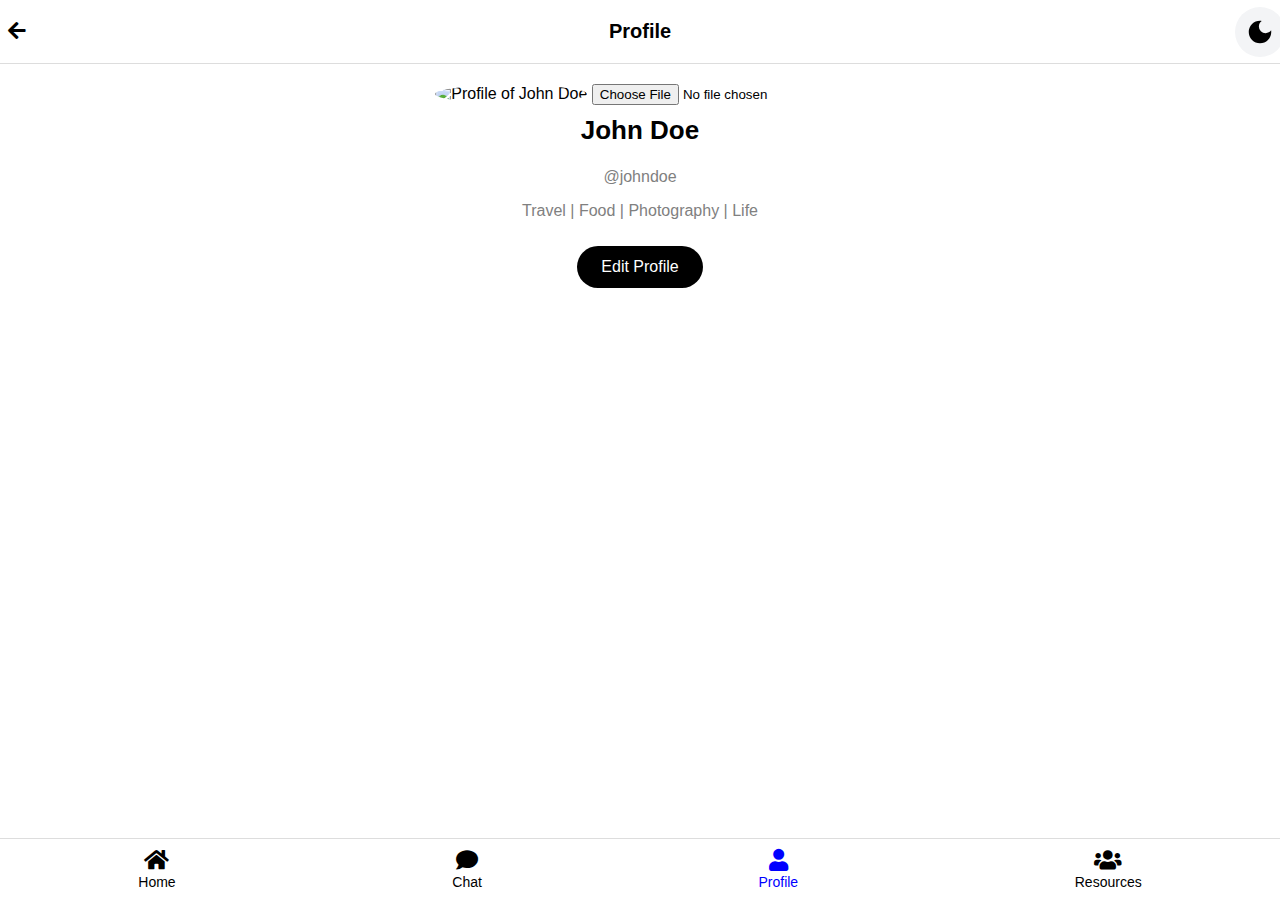
==== profile.html @ f202499f "Merge pull request #5 from Avi112005/main" ====
<!DOCTYPE html>
<html lang="en">
<head>
    <meta charset="UTF-8">
    <meta name="viewport" content="width=device-width, initial-scale=1.0">
    <title>Profile Page</title>
    <link rel="stylesheet" href="profile.css">
    <link rel="stylesheet" href="https://cdnjs.cloudflare.com/ajax/libs/font-awesome/5.15.3/css/all.min.css">
    <script type="text/javascript" src="darkmode.js" defer></script>
</head>
<body>

    <!-- Header -->
    <div class="header">
        <a href="homepage.html">
            <i class="fas fa-arrow-left"></i>
        </a>
        <h1>Profile</h1>
        <!-- Dark Mode Toggle Button -->
        <button id="theme-switch">
            <svg xmlns="http://www.w3.org/2000/svg" height="30px" viewBox="0 -960 960 960" width="30px">
                <path d="M480-120q-150 0-255-105T120-480q0-150 105-255t255-105q14 0 27.5 1t26.5 3q-41 29-65.5 75.5T444-660q0 90 63 153t153 63q55 0 101-24.5t75-65.5q2 13 3 26.5t1 27.5q0 150-105 255T480-120Z"/>
            </svg>
            <svg xmlns="http://www.w3.org/2000/svg" height="30px" viewBox="0 -960 960 960" width="30px">
                <path d="M480-280q-83 0-141.5-58.5T280-480q0-83 58.5-141.5T480-680q83 0 141.5 58.5T680-480q0 83-58.5 141.5T480-280ZM200-440H40v-80h160v80Zm720 0H760v-80h160v80ZM440-760v-160h80v160h-80ZM256-650l-101-97 57-59 96 100-52 56Zm492 496-97-101 53-55 101 97-57 59Zm-98-550 97-101 59 57-100 96-56-52ZM154-212l101-97 55 53-97 101-59-57Z"/>
            </svg>
        </button>
    </div>

    <!-- Profile Content -->
    <div class="profile-container">
        <div class="profile-image-container">
            <img src="https://storage.googleapis.com/a1aa/image/G0vxxVooraBk0BwBvCvlb7JCPLvVF5Qbd2kumir-m_0.jpg" alt="Profile of John Doe" id="profileImage">
            <input type="file" accept="image/*" id="profileImageInput" class="hidden" onchange="loadFile(event)">
        </div>
        <h2>John Doe</h2>
        <p class="username">@johndoe</p>
        <p class="bio">Travel | Food | Photography | Life</p>
        <button class="edit-profile-btn">Edit Profile</button>
    </div>

    <!-- Footer Navigation -->
    <div class="footer">
        <a href="homepage.html" class="footer-item">
            <i class="fas fa-home"></i>
            <span>Home</span>
        </a>
        <a href="chat.html" class="footer-item">
            <i class="fas fa-comment"></i>
            <span>Chat</span>
        </a>
        <a href="profile.html" class="footer-item active">
            <i class="fas fa-user"></i>
            <span>Profile</span>
        </a>
        <a href="resources.html" class="footer-item">
            <i class="fas fa-users"></i>
            <span>Resources</span>
        </a>
    </div>
         

    <script>
        function loadFile(event) {
            var image = document.getElementById('profileImage');
            image.src = URL.createObjectURL(event.target.files[0]);
        }
    </script>

</body>
</html>
---- profile.css ----
/* Base Light Mode Styles */
:root {
    --background-color: white;
    --text-color: black;
    --input-bg: #f3f4f6;
    --button-bg: black;
    --button-text: white;
    --border-color: #ddd;
    --active-color: blue;
    --icon-color: black; /* Icon color for light mode */
}

/* Dark Mode Styles */
.darkmode {
    --background-color: #070b1d;
    --text-color: white;
    --input-bg: #101425;
    --button-bg: #0071ff;
    --button-text: white;
    --border-color: #555;
    --active-color: #0071ff;
    --icon-color: white; /* Icon color for dark mode */
}

/* Body */
body {
    font-family: Arial, sans-serif;
    background-color: var(--background-color);
    display: flex;
    flex-direction: column;
    align-items: center;
    min-height: 100vh;
    margin: 0;
    color: var(--text-color);
}

/* Header */
.header {
    width: 100%;
    display: flex;
    justify-content: center;
    align-items: center;
    padding: 20px;
    border-bottom: 1px solid var(--border-color);
    position: relative;
    background-color: var(--background-color);
}

/* Center profile text */
.header h1 {
    font-size: 20px;
    font-weight: bold;
    text-align: center;
    margin: 0;
}

/* Back button */
.header a {
    position: absolute;
    left: 28px; /* Move it slightly left */
    text-decoration: none;
    color: var(--text-color);
    font-size: 20px;
}

/* Dark Mode Toggle */
#theme-switch {
    position: absolute;
    right: 15px;
    height: 50px;
    width: 50px;
    border-radius: 50%;
    background-color: var(--input-bg);
    display: flex;
    justify-content: center;
    align-items: center;
    border: none;
    cursor: pointer;
}

#theme-switch svg {
    fill: var(--text-color);
    width: 30px;
    height: 30px;
}

#theme-switch svg:last-child {
    display: none;
}

.darkmode #theme-switch svg:first-child {
    display: none;
}

.darkmode #theme-switch svg:last-child {
    display: block;
}

/* Profile Content */
.profile-container {
    text-align: center;
    margin-top: 20px;
}

.profile-image-container {
    position: relative;
    display: inline-block;
}

.profile-image-container img {
    width: 120px;
    height: 120px;
    border-radius: 50%;
}

.camera-icon {
    position: absolute;
    bottom: 0;
    right: 0;
    background-color: var(--button-bg);
    color: var(--button-text);
    padding: 5px;
    border-radius: 50%;
    cursor: pointer;
}

h2 {
    font-size: 26px;
    margin-top: 10px;
}

.username {
    color: gray;
    font-size: 16px;
}

.bio {
    color: gray;
    font-size: 16px;
    margin-top: 5px;
}

.edit-profile-btn {
    background-color: var(--button-bg);
    color: var(--button-text);
    padding: 12px 24px;
    border-radius: 25px;
    border: none;
    cursor: pointer;
    margin-top: 10px;
    font-size: 16px;
}

/* Footer Navigation */
.footer {
    width: 100%;
    position: fixed;
    bottom: 0;
    background-color: var(--background-color);
    border-top: 1px solid var(--border-color);
    display: flex;
    justify-content: space-around;
    padding: 10px 8px;
}

.footer-item {
    text-align: center;
    color: var(--icon-color);
    text-decoration: none;
    font-size: 14px;
    display: flex;
    flex-direction: column;
    align-items: center;
}

.footer-item i {
    font-size: 22px;
    margin-bottom: 3px;
    color: var(--icon-color);
}

/* Active Page Highlight */
.footer-item.active {
    color: var(--active-color);
}

.footer-item.active i {
    color: var(--active-color);
}
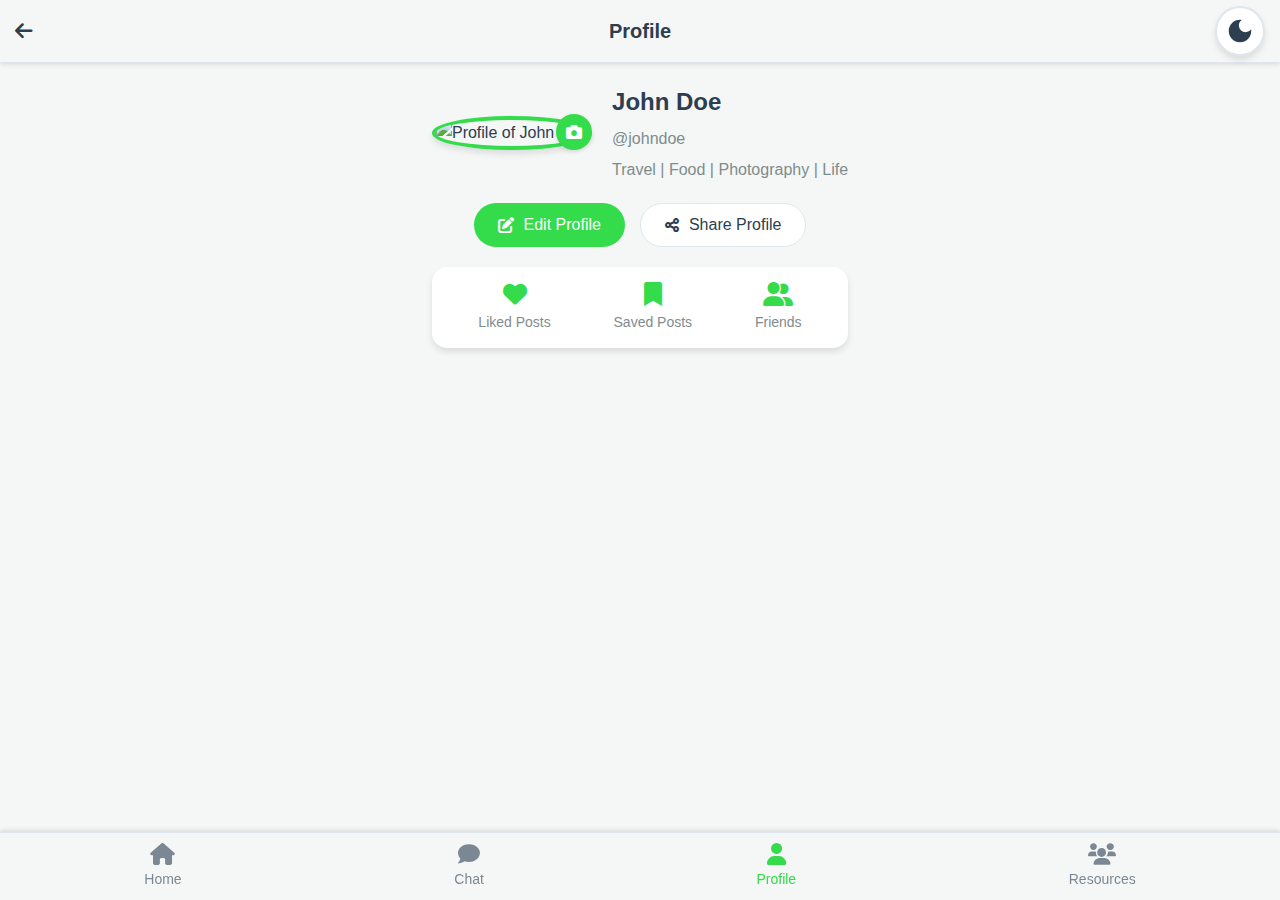
==== commit bd2ec278: "initial commit" ====
--- a/profile.html
+++ b/profile.html
@@ -5,23 +5,22 @@
     <meta name="viewport" content="width=device-width, initial-scale=1.0">
     <title>Profile Page</title>
     <link rel="stylesheet" href="profile.css">
-    <link rel="stylesheet" href="https://cdnjs.cloudflare.com/ajax/libs/font-awesome/5.15.3/css/all.min.css">
+    <link rel="stylesheet" href="https://cdnjs.cloudflare.com/ajax/libs/font-awesome/6.0.0-beta3/css/all.min.css">
     <script type="text/javascript" src="darkmode.js" defer></script>
 </head>
 <body>
-
     <!-- Header -->
     <div class="header">
-        <a href="homepage.html">
+        <a href="homepage.html" class="back-button">
             <i class="fas fa-arrow-left"></i>
         </a>
         <h1>Profile</h1>
         <!-- Dark Mode Toggle Button -->
-        <button id="theme-switch">
-            <svg xmlns="http://www.w3.org/2000/svg" height="30px" viewBox="0 -960 960 960" width="30px">
+        <button id="theme-switch" aria-label="Toggle Dark Mode">
+            <svg xmlns="http://www.w3.org/2000/svg" height="30px" viewBox="0 -960 960 960" width="30px" class="moon-icon">
                 <path d="M480-120q-150 0-255-105T120-480q0-150 105-255t255-105q14 0 27.5 1t26.5 3q-41 29-65.5 75.5T444-660q0 90 63 153t153 63q55 0 101-24.5t75-65.5q2 13 3 26.5t1 27.5q0 150-105 255T480-120Z"/>
             </svg>
-            <svg xmlns="http://www.w3.org/2000/svg" height="30px" viewBox="0 -960 960 960" width="30px">
+            <svg xmlns="http://www.w3.org/2000/svg" height="30px" viewBox="0 -960 960 960" width="30px" class="sun-icon">
                 <path d="M480-280q-83 0-141.5-58.5T280-480q0-83 58.5-141.5T480-680q83 0 141.5 58.5T680-480q0 83-58.5 141.5T480-280ZM200-440H40v-80h160v80Zm720 0H760v-80h160v80ZM440-760v-160h80v160h-80ZM256-650l-101-97 57-59 96 100-52 56Zm492 496-97-101 53-55 101 97-57 59Zm-98-550 97-101 59 57-100 96-56-52ZM154-212l101-97 55 53-97 101-59-57Z"/>
             </svg>
         </button>
@@ -29,14 +28,44 @@
 
     <!-- Profile Content -->
     <div class="profile-container">
-        <div class="profile-image-container">
-            <img src="https://storage.googleapis.com/a1aa/image/G0vxxVooraBk0BwBvCvlb7JCPLvVF5Qbd2kumir-m_0.jpg" alt="Profile of John Doe" id="profileImage">
-            <input type="file" accept="image/*" id="profileImageInput" class="hidden" onchange="loadFile(event)">
+        <div class="profile-header">
+            <div class="profile-image-container">
+                <img src="https://storage.googleapis.com/a1aa/image/G0vxxVooraBk0BwBvCvlb7JCPLvVF5Qbd2kumir-m_0.jpg" alt="Profile of John Doe" id="profileImage">
+                <label for="profileImageInput" class="camera-icon">
+                    <i class="fas fa-camera"></i>
+                </label>
+                <input type="file" accept="image/*" id="profileImageInput" class="hidden" onchange="loadFile(event)">
+            </div>
+            <div class="profile-details">
+                <h2>John Doe</h2>
+                <p class="username">@johndoe</p>
+                <p class="bio">Travel | Food | Photography | Life</p>
+            </div>
         </div>
-        <h2>John Doe</h2>
-        <p class="username">@johndoe</p>
-        <p class="bio">Travel | Food | Photography | Life</p>
-        <button class="edit-profile-btn">Edit Profile</button>
+
+        <div class="profile-actions">
+            <button class="edit-profile-btn">
+                <i class="fas fa-edit"></i> Edit Profile
+            </button>
+            <button class="share-profile-btn">
+                <i class="fas fa-share-alt"></i> Share Profile
+            </button>
+        </div>
+
+        <div class="profile-highlights">
+            <div class="highlight-item">
+                <i class="fas fa-heart"></i>
+                <span>Liked Posts</span>
+            </div>
+            <div class="highlight-item">
+                <i class="fas fa-bookmark"></i>
+                <span>Saved Posts</span>
+            </div>
+            <div class="highlight-item">
+                <i class="fas fa-user-friends"></i>
+                <span>Friends</span>
+            </div>
+        </div>
     </div>
 
     <!-- Footer Navigation -->
@@ -58,7 +87,6 @@
             <span>Resources</span>
         </a>
     </div>
-         
 
     <script>
         function loadFile(event) {
@@ -66,6 +94,5 @@
             image.src = URL.createObjectURL(event.target.files[0]);
         }
     </script>
-
 </body>
-</html>
+</html>--- a/profile.css
+++ b/profile.css
@@ -1,66 +1,76 @@
 /* Base Light Mode Styles */
 :root {
-    --background-color: white;
-    --text-color: black;
-    --input-bg: #f3f4f6;
-    --button-bg: black;
+    --background-color: #f4f7f6;
+    --text-color: #2c3e50;
+    --input-bg: #ffffff;
+    --button-bg: #34db4a;
     --button-text: white;
-    --border-color: #ddd;
-    --active-color: blue;
-    --icon-color: black; /* Icon color for light mode */
+    --border-color: #e0e6ed;
+    --shadow-color: rgba(0,0,0,0.1);
+    --accent-color: #2ecc71;
+    --icon-color: #2c3e50;
+    --gray-color: #7f8c8d;
 }
 
 /* Dark Mode Styles */
 .darkmode {
-    --background-color: #070b1d;
-    --text-color: white;
-    --input-bg: #101425;
-    --button-bg: #0071ff;
+    --background-color: #121212;
+    --text-color: #e0e0e0;
+    --input-bg: #1e1e1e;
+    --button-bg: #4ae26d;
     --button-text: white;
-    --border-color: #555;
-    --active-color: #0071ff;
-    --icon-color: white; /* Icon color for dark mode */
-}
-
-/* Body */
+    --border-color: #333;
+    --shadow-color: rgba(255,255,255,0.1);
+    --accent-color: #2ecc71;
+    --icon-color: #e0e0e0;
+    --gray-color: #a0a0a0;
+}
+
+* {
+    box-sizing: border-box;
+    transition: background-color 0.3s ease, color 0.3s ease;
+}
+
 body {
-    font-family: Arial, sans-serif;
+    font-family: 'Inter', -apple-system, BlinkMacSystemFont, 'Segoe UI', Roboto, Oxygen, Ubuntu, Cantarell, 'Open Sans', 'Helvetica Neue', sans-serif;
     background-color: var(--background-color);
-    display: flex;
-    flex-direction: column;
-    align-items: center;
+    color: var(--text-color);
+    display: flex;
+    flex-direction: column;
     min-height: 100vh;
     margin: 0;
-    color: var(--text-color);
+    line-height: 1.6;
 }
 
 /* Header */
 .header {
-    width: 100%;
-    display: flex;
-    justify-content: center;
-    align-items: center;
-    padding: 20px;
+    display: flex;
+    justify-content: center;
+    align-items: center;
+    padding: 15px;
     border-bottom: 1px solid var(--border-color);
+    background-color: var(--background-color);
     position: relative;
-    background-color: var(--background-color);
-}
-
-/* Center profile text */
+    box-shadow: 0 2px 4px var(--shadow-color);
+}
+
+.header .back-button {
+    position: absolute;
+    left: 15px;
+    color: var(--text-color);
+    text-decoration: none;
+    font-size: 20px;
+    transition: color 0.3s ease;
+}
+
+.header .back-button:hover {
+    color: var(--button-bg);
+}
+
 .header h1 {
     font-size: 20px;
-    font-weight: bold;
-    text-align: center;
+    font-weight: 600;
     margin: 0;
-}
-
-/* Back button */
-.header a {
-    position: absolute;
-    left: 28px; /* Move it slightly left */
-    text-decoration: none;
-    color: var(--text-color);
-    font-size: 20px;
 }
 
 /* Dark Mode Toggle */
@@ -74,8 +84,15 @@
     display: flex;
     justify-content: center;
     align-items: center;
-    border: none;
+    border: 2px solid var(--border-color);
     cursor: pointer;
+    box-shadow: 0 4px 6px var(--shadow-color);
+    transition: all 0.3s ease;
+}
+
+#theme-switch:hover {
+    transform: scale(1.1);
+    box-shadow: 0 6px 8px var(--shadow-color);
 }
 
 #theme-switch svg {
@@ -84,33 +101,53 @@
     height: 30px;
 }
 
-#theme-switch svg:last-child {
-    display: none;
-}
-
-.darkmode #theme-switch svg:first-child {
-    display: none;
-}
-
-.darkmode #theme-switch svg:last-child {
-    display: block;
-}
-
-/* Profile Content */
+#theme-switch .moon-icon,
+#theme-switch .sun-icon {
+    transition: opacity 0.3s ease;
+}
+
+#theme-switch .sun-icon {
+    position: absolute;
+    opacity: 0;
+}
+
+.darkmode #theme-switch .moon-icon {
+    opacity: 0;
+}
+
+.darkmode #theme-switch .sun-icon {
+    opacity: 1;
+}
+
+/* Profile Container */
 .profile-container {
-    text-align: center;
-    margin-top: 20px;
+    display: flex;
+    flex-direction: column;
+    align-items: center;
+    padding: 20px;
+    max-width: 600px;
+    margin: 0 auto;
+}
+
+.profile-header {
+    display: flex;
+    align-items: center;
+    width: 100%;
+    margin-bottom: 20px;
 }
 
 .profile-image-container {
     position: relative;
-    display: inline-block;
+    margin-right: 20px;
 }
 
 .profile-image-container img {
     width: 120px;
     height: 120px;
     border-radius: 50%;
+    object-fit: cover;
+    border: 4px solid var(--button-bg);
+    box-shadow: 0 4px 6px var(--shadow-color);
 }
 
 .camera-icon {
@@ -119,36 +156,144 @@
     right: 0;
     background-color: var(--button-bg);
     color: var(--button-text);
-    padding: 5px;
+    padding: 10px;
     border-radius: 50%;
     cursor: pointer;
-}
-
-h2 {
-    font-size: 26px;
-    margin-top: 10px;
+    display: flex;
+    align-items: center;
+    justify-content: center;
+    box-shadow: 0 2px 4px var(--shadow-color);
+    transition: transform 0.3s ease;
+}
+
+.camera-icon:hover {
+    transform: scale(1.1);
+}
+
+.profile-details {
+    flex-grow: 1;
+}
+
+.profile-details h2 {
+    margin: 0 0 5px 0;
+    font-size: 24px;
+    font-weight: 600;
 }
 
 .username {
-    color: gray;
+    color: var(--gray-color);
+    margin: 0 0 5px 0;
+}
+
+.bio {
+    color: var(--gray-color);
+    margin: 0;
+}
+
+.hidden {
+    display: none;
+}
+
+/* Profile Stats */
+.profile-stats {
+    display: flex;
+    justify-content: space-around;
+    width: 100%;
+    background-color: var(--input-bg);
+    padding: 15px;
+    border-radius: 15px;
+    margin-bottom: 20px;
+    box-shadow: 0 4px 6px var(--shadow-color);
+}
+
+.stat-item {
+    display: flex;
+    flex-direction: column;
+    align-items: center;
+}
+
+.stat-number {
+    font-weight: bold;
+    font-size: 18px;
+}
+
+.stat-label {
+    color: var(--gray-color);
+    font-size: 14px;
+}
+
+/* Profile Actions */
+.profile-actions {
+    display: flex;
+    justify-content: center;
+    gap: 15px;
+    width: 100%;
+    margin-bottom: 20px;
+}
+
+.edit-profile-btn, 
+.share-profile-btn {
+    display: flex;
+    align-items: center;
+    justify-content: center;
+    gap: 10px;
+    padding: 12px 24px;
+    border-radius: 30px;
+    border: none;
+    cursor: pointer;
     font-size: 16px;
-}
-
-.bio {
-    color: gray;
-    font-size: 16px;
-    margin-top: 5px;
+    transition: transform 0.3s ease, box-shadow 0.3s ease;
 }
 
 .edit-profile-btn {
     background-color: var(--button-bg);
     color: var(--button-text);
-    padding: 12px 24px;
-    border-radius: 25px;
-    border: none;
+}
+
+.share-profile-btn {
+    background-color: var(--input-bg);
+    color: var(--text-color);
+    border: 1px solid var(--border-color);
+}
+
+.edit-profile-btn:hover,
+.share-profile-btn:hover {
+    transform: scale(1.05);
+    box-shadow: 0 4px 6px var(--shadow-color);
+}
+
+/* Profile Highlights */
+.profile-highlights {
+    display: flex;
+    justify-content: space-around;
+    width: 100%;
+    background-color: var(--input-bg);
+    padding: 15px;
+    border-radius: 15px;
+    box-shadow: 0 4px 6px var(--shadow-color);
+}
+
+.highlight-item {
+    display: flex;
+    flex-direction: column;
+    align-items: center;
     cursor: pointer;
-    margin-top: 10px;
-    font-size: 16px;
+    transition: transform 0.3s ease;
+}
+
+.highlight-item:hover {
+    transform: scale(1.1);
+}
+
+.highlight-item i {
+    font-size: 24px;
+    margin-bottom: 5px;
+    color: var(--button-bg);
+}
+
+.highlight-item span {
+    color: var(--gray-color);
+    font-size: 14px;
 }
 
 /* Footer Navigation */
@@ -161,6 +306,7 @@
     display: flex;
     justify-content: space-around;
     padding: 10px 8px;
+    box-shadow: 0 -2px 4px var(--shadow-color);
 }
 
 .footer-item {
@@ -171,6 +317,8 @@
     display: flex;
     flex-direction: column;
     align-items: center;
+    opacity: 0.6;
+    transition: opacity 0.3s ease;
 }
 
 .footer-item i {
@@ -179,11 +327,15 @@
     color: var(--icon-color);
 }
 
-/* Active Page Highlight */
 .footer-item.active {
-    color: var(--active-color);
+    color: var(--button-bg);
+    opacity: 1;
 }
 
 .footer-item.active i {
-    color: var(--active-color);
-}
+    color: var(--button-bg);
+}
+
+.footer-item:hover {
+    opacity: 1;
+}